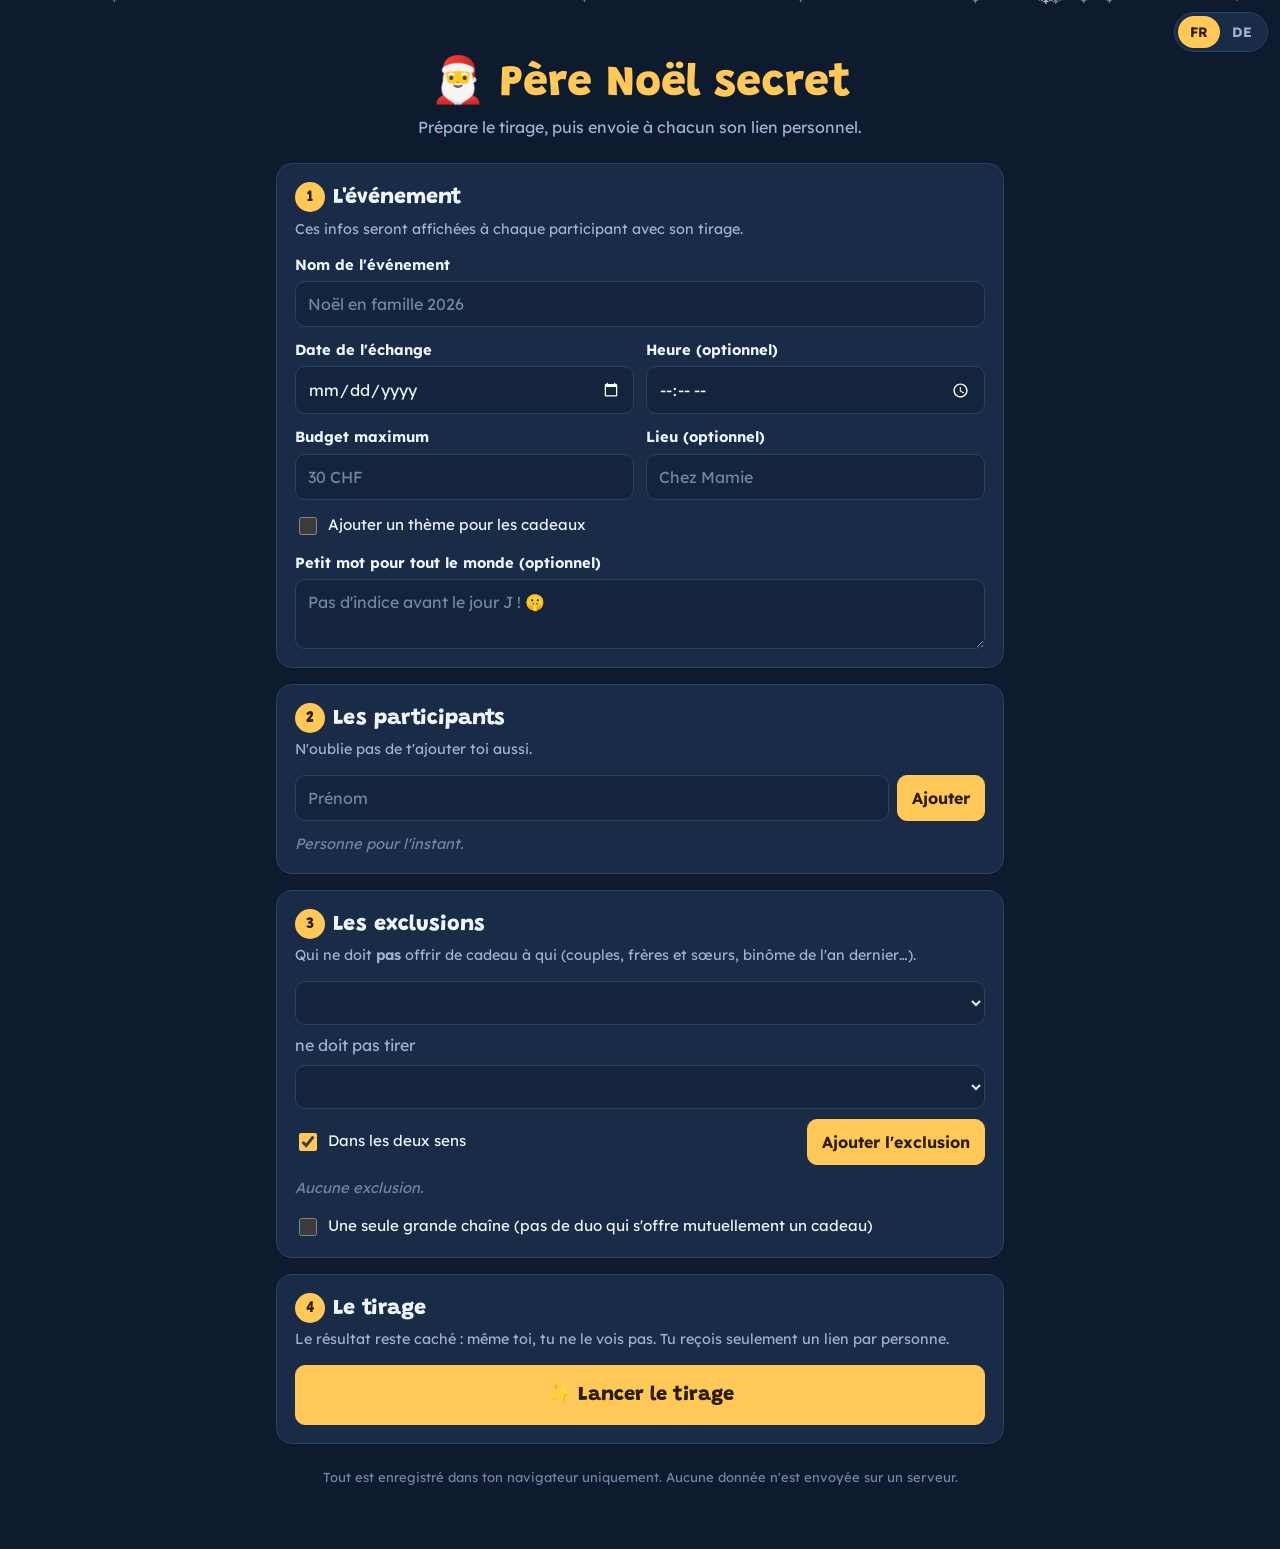
==== pere-noel-secret/index.html @ be7877d7 "Ajoute le site Père Noël secret (FR/DE) Co-Authored-By: Claude Opus 5.5 <noreply@anthropic.com> Clau" ====
<!doctype html>
<html lang="fr">
<head>
<meta charset="utf-8">
<meta name="viewport" content="width=device-width,initial-scale=1,viewport-fit=cover">
<title>Père Noël secret</title>
<link rel="preconnect" href="https://fonts.googleapis.com">
<link rel="stylesheet" href="https://fonts.googleapis.com/css2?family=Grandstander:wght@600;800&family=Lexend:wght@400;500;700&display=swap">
<style>
:root{
  --night:#0e1a2e; --night-2:#15243d; --panel:#1a2b47; --line:#2b4166;
  --snow:#eef4fb; --frost:#9db3d1; --lamp:#ffc857; --lamp-soft:#ffe3a3;
  --red:#d9405a; --pine:#1f5a45; --pine-2:#2c7a5c; --ice:#bfe3ff;
  --display:"Grandstander","Comic Sans MS",system-ui,sans-serif;
  --body:"Lexend",system-ui,-apple-system,"Segoe UI",sans-serif;
  color-scheme:dark;
}
*{box-sizing:border-box}
[hidden]{display:none!important}
html,body{margin:0;min-height:100%}
body{background:var(--night);color:var(--snow);font-family:var(--body);font-size:16px;line-height:1.5;overflow-x:hidden}
button,input,select,textarea{font:inherit;color:inherit}
button{cursor:pointer}
:focus-visible{outline:3px solid var(--lamp);outline-offset:2px}

/* neige */
#snow{position:fixed;inset:0;pointer-events:none;z-index:0;overflow:hidden}
.flake{position:absolute;top:-20px;color:var(--snow);opacity:.5;animation:fall linear infinite;user-select:none}
@keyframes fall{to{transform:translateY(110vh) translateX(30px)}}
@media (prefers-reduced-motion:reduce){.flake{animation:none;display:none}}

.wrap{position:relative;z-index:1;max-width:760px;margin:0 auto;padding:max(20px,env(safe-area-inset-top)) 16px 48px}
header{text-align:center;margin:12px 0 24px}
h1{font-family:var(--display);font-weight:800;color:var(--lamp);font-size:clamp(2rem,6vw,2.8rem);margin:0;line-height:1.1;text-wrap:balance}
.sub{color:var(--frost);margin:6px 0 0}
h2{font-family:var(--display);font-weight:800;font-size:1.35rem;margin:0 0 4px;color:var(--snow)}
h2 .n{display:inline-grid;place-items:center;width:30px;height:30px;border-radius:50%;background:var(--lamp);color:#2a1d00;font-size:1rem;margin-right:8px;vertical-align:2px}
.card{background:var(--panel);border:1px solid var(--line);border-radius:16px;padding:18px;margin-bottom:16px}
.hint{color:var(--frost);font-size:.9rem;margin:0 0 14px}
.grid2{display:grid;grid-template-columns:1fr 1fr;gap:12px}
@media (max-width:560px){.grid2{grid-template-columns:1fr}}
.field{display:grid;gap:5px}
.field label,.lbl{font-weight:700;font-size:.92rem}
input[type=text],input[type=date],input[type=time],select,textarea{background:var(--night-2);border:1px solid var(--line);border-radius:10px;padding:10px 12px;width:100%}
textarea{min-height:70px;resize:vertical}
input::placeholder,textarea::placeholder{color:#6f87a8}
.row{display:flex;gap:8px;align-items:center;flex-wrap:wrap}
.row>input[type=text]{flex:1;min-width:160px}
.btn{background:var(--night-2);border:1px solid var(--line);border-radius:10px;padding:10px 14px;font-weight:500;white-space:nowrap}
.btn:hover{border-color:var(--frost)}
.btn.primary{background:var(--lamp);color:#2a1d00;border-color:var(--lamp);font-weight:700}
.btn.primary:hover{background:var(--lamp-soft)}
.btn.big{font-family:var(--display);font-weight:800;font-size:1.25rem;padding:14px 20px;width:100%}
.btn.small{padding:6px 10px;font-size:.85rem}
.btn.danger{color:#ff9aa9}
.btn:disabled{opacity:.45;cursor:not-allowed}
.check{display:flex;gap:8px;align-items:center;cursor:pointer;font-size:.95rem}
.check input{width:18px;height:18px;accent-color:var(--lamp)}
.chips{display:flex;flex-wrap:wrap;gap:8px;margin-top:12px}
.chip{display:inline-flex;align-items:center;gap:6px;background:var(--night-2);border:1px solid var(--line);border-radius:999px;padding:6px 6px 6px 14px}
.chip button{background:none;border:0;color:var(--frost);width:26px;height:26px;border-radius:50%;line-height:1;font-size:1.1rem}
.chip button:hover{background:var(--line);color:var(--snow)}
.chip .arrow{color:var(--red);font-weight:700}
.empty{color:#6f87a8;font-style:italic;font-size:.92rem}
.msg{border-radius:10px;padding:10px 14px;margin-top:12px;font-size:.95rem}
.msg.err{background:#3a1726;border:1px solid var(--red);color:#ffc2cc}
.msg.ok{background:#12352b;border:1px solid var(--pine-2);color:#b9f0d8}
.msg.warn{background:#3a2e12;border:1px solid var(--lamp);color:var(--lamp-soft)}
.links{display:grid;gap:10px;margin-top:6px}
.linkrow{display:flex;align-items:center;gap:8px;flex-wrap:wrap;background:var(--night-2);border:1px solid var(--line);border-radius:12px;padding:10px 12px}
.linkrow .who{flex:1;min-width:120px;font-weight:700}
.linkrow .who small{display:block;font-weight:400;color:var(--frost);font-size:.8rem}
.linkrow.done{border-color:var(--pine-2)}
details summary{cursor:pointer;color:var(--frost);font-size:.9rem}
.foot{text-align:center;color:#6f87a8;font-size:.82rem;margin-top:24px}
#toast{position:fixed;left:50%;bottom:calc(20px + env(safe-area-inset-bottom));transform:translateX(-50%);background:var(--lamp);color:#2a1d00;font-weight:700;border-radius:999px;padding:10px 20px;z-index:50;max-width:calc(100% - 32px);text-align:center}

/* vue participant */
.reveal{text-align:center;padding-top:4vh}
.reveal .hello{font-family:var(--display);font-size:clamp(1.6rem,5vw,2.2rem);font-weight:800;margin:0}
.gift{width:min(220px,60vw);margin:56px auto 10px;cursor:pointer;display:block;background:none;border:0;padding:0}
.gift svg{width:100%;height:auto;overflow:visible}
.gift .lid{transition:transform .7s cubic-bezier(.3,1.6,.5,1);transform-origin:50% 100%;transform-box:fill-box}
.gift:hover .lid{transform:translateY(-6px) rotate(-3deg)}
.gift.open .lid{transform:translate(-14px,-38px) rotate(-16deg)}
.gift.wiggle{animation:wig .5s ease-in-out infinite alternate}
@keyframes wig{from{transform:rotate(-3deg)}to{transform:rotate(3deg)}}
.namebox{opacity:0;transform:scale(.6);transition:all .6s cubic-bezier(.3,1.5,.5,1) .35s}
.namebox.show{opacity:1;transform:none}
.namebox .eyebrow{color:var(--frost);text-transform:uppercase;letter-spacing:.1em;font-size:.82rem}
.namebox .target{font-family:var(--display);font-weight:800;color:var(--lamp);font-size:clamp(2.6rem,11vw,4.4rem);line-height:1.05;margin:6px 0 4px;text-shadow:0 0 30px rgba(255,200,87,.45);word-break:break-word}
.infos{display:grid;gap:10px;text-align:left;margin-top:26px}
.info{display:flex;gap:12px;align-items:flex-start;background:var(--panel);border:1px solid var(--line);border-radius:14px;padding:12px 14px}
.info .ico{font-size:1.4rem;line-height:1.2;flex:none}
.info b{display:block;font-size:.8rem;color:var(--frost);font-weight:500;text-transform:uppercase;letter-spacing:.06em}
.countdown{display:flex;justify-content:center;gap:10px;margin-top:18px}
.cd{background:var(--panel);border:1px solid var(--line);border-radius:12px;padding:8px 12px;min-width:68px}
.cd span{display:block;font-family:var(--display);font-weight:800;font-size:1.7rem;color:var(--lamp);font-variant-numeric:tabular-nums;line-height:1.1}
.cd small{color:var(--frost);font-size:.75rem}
.confirm{max-width:420px;margin:24px auto 0}
.confirm p{margin:0 0 14px}
.lang{position:fixed;top:calc(12px + env(safe-area-inset-top));right:max(12px,env(safe-area-inset-right));z-index:45;display:flex;background:var(--panel);border:1px solid var(--line);border-radius:999px;padding:3px}
.lang button{background:none;border:0;border-radius:999px;padding:6px 12px;font-weight:700;font-size:.85rem;color:var(--frost)}
.lang button[aria-pressed="true"]{background:var(--lamp);color:#2a1d00}
header{padding-top:28px}
</style>
</head>
<body>
<div id="snow" aria-hidden="true"></div>

<div class="lang" role="group" aria-label="Langue / Sprache">
  <button type="button" data-lang="fr" aria-pressed="true">FR</button>
  <button type="button" data-lang="de" aria-pressed="false">DE</button>
</div>

<!-- ============ VUE ORGANISATEUR ============ -->
<div class="wrap" id="orga" hidden>
  <header>
    <h1 data-i18n="title"></h1>
    <p class="sub" data-i18n="subtitle"></p>
  </header>

  <div id="fileWarn" class="msg warn" data-i18n="fileWarn" hidden></div>

  <section class="card">
    <h2><span class="n">1</span><span data-i18n="s1"></span></h2>
    <p class="hint" data-i18n="s1hint"></p>
    <div class="grid2">
      <div class="field" style="grid-column:1/-1"><label for="evTitle" data-i18n="evTitle"></label>
        <input type="text" id="evTitle" data-i18n-ph="evTitlePh"></div>
      <div class="field"><label for="evDate" data-i18n="evDate"></label><input type="date" id="evDate"></div>
      <div class="field"><label for="evTime" data-i18n="evTime"></label><input type="time" id="evTime"></div>
      <div class="field"><label for="evBudget" data-i18n="evBudget"></label><input type="text" id="evBudget" data-i18n-ph="evBudgetPh"></div>
      <div class="field"><label for="evPlace" data-i18n="evPlace"></label><input type="text" id="evPlace" data-i18n-ph="evPlacePh"></div>
    </div>
    <div style="margin-top:14px">
      <label class="check"><input type="checkbox" id="evThemeOn"> <span data-i18n="themeOn"></span></label>
      <div class="field" id="themeField" style="margin-top:8px" hidden>
        <input type="text" id="evTheme" data-i18n-aria="themeAria" data-i18n-ph="themePh">
      </div>
    </div>
    <div class="field" style="margin-top:14px"><label for="evMsg" data-i18n="evMsg"></label>
      <textarea id="evMsg" data-i18n-ph="evMsgPh"></textarea></div>
  </section>

  <section class="card">
    <h2><span class="n">2</span><span data-i18n="s2"></span></h2>
    <p class="hint" data-i18n="s2hint"></p>
    <form class="row" id="addPerson">
      <input type="text" id="personName" autocomplete="off" data-i18n-ph="namePh" data-i18n-aria="namePh">
      <button class="btn primary" type="submit" data-i18n="add"></button>
    </form>
    <div class="chips" id="people"></div>
    <div id="peopleMsg"></div>
  </section>

  <section class="card">
    <h2><span class="n">3</span><span data-i18n="s3"></span></h2>
    <p class="hint" data-i18n="s3hint"></p>
    <div class="row">
      <select id="exA" data-i18n-aria="exA"></select>
      <span style="color:var(--frost)" data-i18n="mustNot"></span>
      <select id="exB" data-i18n-aria="exB"></select>
    </div>
    <div class="row" style="margin-top:10px;justify-content:space-between">
      <label class="check"><input type="checkbox" id="exMutual" checked> <span data-i18n="mutual"></span></label>
      <button class="btn primary" id="addExcl" type="button" data-i18n="addExcl"></button>
    </div>
    <div class="chips" id="excls"></div>
    <div style="margin-top:16px">
      <label class="check"><input type="checkbox" id="optLoop"> <span data-i18n="loop"></span></label>
    </div>
  </section>

  <section class="card">
    <h2><span class="n">4</span><span data-i18n="s4"></span></h2>
    <p class="hint" data-i18n="s4hint"></p>
    <button class="btn big primary" id="drawBtn" type="button" data-i18n="draw"></button>
    <div id="drawMsg"></div>
  </section>

  <section class="card" id="secLinks" hidden>
    <h2><span class="n">5</span><span data-i18n="s5"></span></h2>
    <p class="hint" data-i18n="s5hint"></p>
    <div class="links" id="links"></div>
    <div class="row" style="margin-top:16px;justify-content:space-between">
      <button class="btn small" id="redrawBtn" type="button" data-i18n="redraw"></button>
      <button class="btn small danger" id="resetBtn" type="button" data-i18n="reset"></button>
    </div>
    <details style="margin-top:14px">
      <summary data-i18n="lostQ"></summary>
      <p class="hint" style="margin-top:8px" data-i18n="lostA"></p>
    </details>
  </section>

  <p class="foot" data-i18n="foot"></p>
</div>

<!-- ============ VUE PARTICIPANT ============ -->
<div class="wrap reveal" id="guest" hidden>
  <div id="gMain">
    <p class="sub" id="gEvent"></p>
    <p class="hello"><span data-i18n="hello"></span> <span class="gName"></span><span data-i18n="bang"></span> 🎅</p>

    <div class="confirm" id="gConfirm">
      <p><span data-i18n="reserved"></span> <b class="gName"></b>. <span data-i18n="notYou"></span></p>
      <button class="btn big primary" id="gYes" type="button" data-i18n="itsMe"></button>
    </div>

    <div id="gStage" hidden>
      <button class="gift wiggle" id="gift" type="button" data-i18n-aria="openGift">
        <svg viewBox="0 0 200 190" aria-hidden="true">
          <rect x="22" y="78" width="156" height="108" rx="8" fill="#d9405a"/>
          <rect x="22" y="78" width="156" height="108" rx="8" fill="url(#shade)"/>
          <rect x="89" y="78" width="22" height="108" fill="#ffc857"/>
          <g class="lid">
            <rect x="12" y="52" width="176" height="32" rx="7" fill="#e85570"/>
            <rect x="89" y="52" width="22" height="32" fill="#ffd77a"/>
            <path d="M100 52 C 70 10, 40 30, 62 48 Z" fill="#ffc857"/>
            <path d="M100 52 C 130 10, 160 30, 138 48 Z" fill="#ffc857"/>
            <circle cx="100" cy="50" r="9" fill="#ffd77a"/>
          </g>
          <defs><linearGradient id="shade" x1="0" x2="1"><stop offset="0" stop-color="#000" stop-opacity="0"/><stop offset="1" stop-color="#000" stop-opacity=".22"/></linearGradient></defs>
        </svg>
      </button>
      <p class="sub" id="tapHint" data-i18n="tap"></p>

      <div class="namebox" id="namebox">
        <div class="eyebrow" data-i18n="youAre"></div>
        <div class="target" id="gTarget"></div>
        <p class="sub" data-i18n="secret"></p>
        <div class="countdown" id="countdown" hidden></div>
        <div class="infos" id="gInfos"></div>
        <button class="btn small" id="hideBtn" type="button" style="margin-top:18px" data-i18n="hide"></button>
      </div>
    </div>
  </div>

  <div id="gError" hidden>
    <p class="hello">Oups ! ❄️</p>
    <p class="sub" data-i18n="broken"></p>
  </div>
</div>

<div id="toast" role="status" hidden></div>

<script>
(() => {
'use strict';
const $ = id => document.getElementById(id);
const KEY = 'pereNoelSecret.v1', LKEY = 'pereNoelSecret.lang';

/* ---------- textes FR / DE ---------- */
const I18N = {
fr:{
  title:'🎅 Père Noël secret', subtitle:'Prépare le tirage, puis envoie à chacun son lien personnel.',
  fileWarn:'Cette page est ouverte depuis ton ordinateur : les liens ne marcheront que pour toi. Mets la page en ligne (GitHub Pages par exemple) avant de lancer le tirage.',
  s1:'L\'événement', s1hint:'Ces infos seront affichées à chaque participant avec son tirage.',
  evTitle:'Nom de l\'événement', evTitlePh:'Noël en famille 2026', evDate:'Date de l\'échange', evTime:'Heure (optionnel)',
  evBudget:'Budget maximum', evBudgetPh:'30 CHF', evPlace:'Lieu (optionnel)', evPlacePh:'Chez Mamie',
  themeOn:'Ajouter un thème pour les cadeaux', themeAria:'Thème', themePh:'Fait maison, un livre, quelque chose de rouge…',
  evMsg:'Petit mot pour tout le monde (optionnel)', evMsgPh:'Pas d\'indice avant le jour J ! 🤫',
  s2:'Les participants', s2hint:'N\'oublie pas de t\'ajouter toi aussi.', namePh:'Prénom', add:'Ajouter',
  nobody:'Personne pour l\'instant.', remove:'Retirer', dup:n=>`${n} existe déjà. Ajoute une initiale pour les distinguer (ex. « Marie L. »).`,
  s3:'Les exclusions', s3hint:'Qui ne doit <b>pas</b> offrir de cadeau à qui (couples, frères et sœurs, binôme de l\'an dernier…).',
  exA:'Personne', exB:'Personne exclue', mustNot:'ne doit pas tirer', mutual:'Dans les deux sens', addExcl:'Ajouter l\'exclusion',
  noExcl:'Aucune exclusion.', del:'Supprimer', samePerson:'Choisis deux personnes différentes',
  loop:'Une seule grande chaîne (pas de duo qui s\'offre mutuellement un cadeau)',
  s4:'Le tirage', s4hint:'Le résultat reste caché : même toi, tu ne le vois pas. Tu reçois seulement un lien par personne.',
  draw:'✨ Lancer le tirage', ok:'✓ Tirage fait ! Toutes les exclusions sont respectées et personne ne s\'est tiré lui-même.',
  changed:'Les participants ou les exclusions ont changé : relance le tirage. Les anciens liens ne sont plus valables.',
  infoChanged:'Infos modifiées : les liens ont été mis à jour (même tirage). Renvoie les nouveaux liens pour que tout le monde voie les bonnes infos.',
  min3:'Il faut au moins 3 participants.', stuck:n=>`${n} ne peut tirer personne avec ces exclusions.`,
  unreach:n=>`Personne ne peut tirer ${n} avec ces exclusions.`,
  impossible:'Impossible de faire un tirage avec ces exclusions. Essaie d\'enlever une exclusion.',
  impossibleLoop:'Impossible de faire une seule chaîne avec ces exclusions. Essaie de décocher « une seule grande chaîne » ou d\'enlever une exclusion.',
  s5:'Envoyer les liens', s5hint:'Envoie à chaque personne <b>son</b> lien. Pour garder la surprise, n\'ouvre que le tien.',
  sent:'✓ Lien copié ou envoyé', notSent:'Pas encore envoyé', copy:'📋 Copier', mail:'E-mail', share:'Partager…',
  copied:n=>`Lien de ${n} copié`,
  shareText:(n,t,u)=>`🎅 ${n}, voici ton lien pour le père Noël secret${t?' « '+t+' »':''} ! Ouvre-le quand tu es seul·e : ${u}`,
  mailSubject:'Ton père Noël secret 🎅',
  redraw:'🔄 Refaire le tirage', reset:'Tout effacer',
  confirmRedraw:'Refaire le tirage ? Les liens déjà envoyés ne seront plus valables.',
  confirmReset:'Tout effacer (participants, exclusions, tirage) ?',
  lostQ:'Quelqu\'un a perdu son lien ?',
  lostA:'Pas de souci : reviens sur cette page depuis le même appareil et renvoie-lui son lien, il est mémorisé ici. Si tu changes les participants ou les exclusions, il faut refaire le tirage et renvoyer tous les liens.',
  foot:'Tout est enregistré dans ton navigateur uniquement. Aucune donnée n\'est envoyée sur un serveur.',
  pageTitle:'Père Noël secret',
  hello:'Ho ho ho,', bang:'\u00a0!', reserved:'Ce lien est réservé à', notYou:'Si ce n\'est pas toi, ferme vite la page !',
  itsMe:'C\'est bien moi : ouvrir mon cadeau', openGift:'Ouvrir le cadeau', tap:'Touche le cadeau pour l\'ouvrir',
  youAre:'Tu es le père Noël secret de…', secret:'Chut, c\'est un secret ! 🤫', hide:'🙈 Cacher le nom',
  broken:'Ce lien semble abîmé. Demande à l\'organisateur de te le renvoyer.',
  dayJ:'Le jour J', at:'à', place:'Lieu', budget:'Budget maximum', theme:'Thème des cadeaux', note:'Le mot de l\'organisateur',
  today:'C\'est aujourd\'hui ! 🎁', d:['jour','jours'], h:['heure','heures'], m:['minute','minutes'], locale:'fr-CH'
},
de:{
  title:'🎅 Wichteln', subtitle:'Bereite die Auslosung vor und schicke dann allen ihren persönlichen Link.',
  fileWarn:'Diese Seite ist lokal auf deinem Computer geöffnet: Die Links funktionieren nur bei dir. Stelle die Seite zuerst online (z. B. auf GitHub Pages), bevor du auslost.',
  s1:'Der Anlass', s1hint:'Diese Infos sehen alle zusammen mit ihrer Auslosung.',
  evTitle:'Name des Anlasses', evTitlePh:'Familienweihnacht 2026', evDate:'Datum der Bescherung', evTime:'Uhrzeit (optional)',
  evBudget:'Maximales Budget', evBudgetPh:'30 CHF', evPlace:'Ort (optional)', evPlacePh:'Bei Oma',
  themeOn:'Ein Thema für die Geschenke festlegen', themeAria:'Thema', themePh:'Selbstgemacht, ein Buch, etwas Rotes…',
  evMsg:'Kurze Nachricht an alle (optional)', evMsgPh:'Keine Hinweise vor dem grossen Tag! 🤫',
  s2:'Die Teilnehmenden', s2hint:'Vergiss nicht, dich selbst auch einzutragen.', namePh:'Vorname', add:'Hinzufügen',
  nobody:'Noch niemand.', remove:'Entfernen', dup:n=>`${n} gibt es schon. Füge eine Initiale hinzu (z. B. «Marie L.»).`,
  s3:'Die Ausschlüsse', s3hint:'Wer wem <b>kein</b> Geschenk machen soll (Paare, Geschwister, Paar vom letzten Jahr…).',
  exA:'Person', exB:'Ausgeschlossene Person', mustNot:'darf nicht ziehen:', mutual:'In beide Richtungen', addExcl:'Ausschluss hinzufügen',
  noExcl:'Keine Ausschlüsse.', del:'Löschen', samePerson:'Wähle zwei verschiedene Personen',
  loop:'Eine einzige grosse Kette (keine zwei Personen beschenken sich gegenseitig)',
  s4:'Die Auslosung', s4hint:'Das Ergebnis bleibt geheim, auch für dich. Du bekommst nur einen Link pro Person.',
  draw:'✨ Auslosung starten', ok:'✓ Ausgelost! Alle Ausschlüsse werden eingehalten und niemand hat sich selbst gezogen.',
  changed:'Teilnehmende oder Ausschlüsse wurden geändert: Bitte neu auslosen. Die alten Links sind nicht mehr gültig.',
  infoChanged:'Infos geändert: Die Links wurden aktualisiert (gleiche Auslosung). Schicke die neuen Links, damit alle die richtigen Infos sehen.',
  min3:'Es braucht mindestens 3 Teilnehmende.', stuck:n=>`${n} kann mit diesen Ausschlüssen niemanden ziehen.`,
  unreach:n=>`Niemand kann mit diesen Ausschlüssen ${n} ziehen.`,
  impossible:'Mit diesen Ausschlüssen ist keine Auslosung möglich. Entferne einen Ausschluss.',
  impossibleLoop:'Mit diesen Ausschlüssen ist keine einzige Kette möglich. Deaktiviere «eine einzige grosse Kette» oder entferne einen Ausschluss.',
  s5:'Links verschicken', s5hint:'Schicke jeder Person <b>ihren</b> Link. Damit die Überraschung bleibt, öffne nur deinen eigenen.',
  sent:'✓ Link kopiert oder verschickt', notSent:'Noch nicht verschickt', copy:'📋 Kopieren', mail:'E-Mail', share:'Teilen…',
  copied:n=>`Link für ${n} kopiert`,
  shareText:(n,t,u)=>`🎅 ${n}, hier ist dein Wichtel-Link${t?' für «'+t+'»':''}! Öffne ihn, wenn du allein bist: ${u}`,
  mailSubject:'Dein Wichtel-Link 🎅',
  redraw:'🔄 Neu auslosen', reset:'Alles löschen',
  confirmRedraw:'Neu auslosen? Bereits verschickte Links sind dann nicht mehr gültig.',
  confirmReset:'Alles löschen (Teilnehmende, Ausschlüsse, Auslosung)?',
  lostQ:'Hat jemand seinen Link verloren?',
  lostA:'Kein Problem: Öffne diese Seite auf demselben Gerät und schicke den Link nochmals, er ist hier gespeichert. Wenn du Teilnehmende oder Ausschlüsse änderst, musst du neu auslosen und alle Links nochmals verschicken.',
  foot:'Alles wird nur in deinem Browser gespeichert. Es werden keine Daten an einen Server geschickt.',
  pageTitle:'Wichteln',
  hello:'Ho ho ho,', bang:'!', reserved:'Dieser Link ist nur für', notYou:'Wenn du das nicht bist, schliess die Seite schnell!',
  itsMe:'Ja, das bin ich: Geschenk öffnen', openGift:'Geschenk öffnen', tap:'Tippe auf das Geschenk, um es zu öffnen',
  youAre:'Du bist der Wichtel von…', secret:'Psst, das ist geheim! 🤫', hide:'🙈 Namen verstecken',
  broken:'Dieser Link scheint beschädigt zu sein. Bitte die organisierende Person, ihn dir nochmals zu schicken.',
  dayJ:'Der grosse Tag', at:'um', place:'Ort', budget:'Maximales Budget', theme:'Thema der Geschenke', note:'Nachricht der Organisation',
  today:'Heute ist es so weit! 🎁', d:['Tag','Tage'], h:['Stunde','Stunden'], m:['Minute','Minuten'], locale:'de-CH'
}};
let lang = 'fr';
const T = k => I18N[lang][k];
function getSavedLang(){ try{ return localStorage.getItem(LKEY); }catch(e){ return null; } }
function applyStatic(){
  document.documentElement.lang = lang;
  document.querySelectorAll('[data-i18n]').forEach(el=>el.innerHTML=T(el.dataset.i18n));
  document.querySelectorAll('[data-i18n-ph]').forEach(el=>el.placeholder=T(el.dataset.i18nPh));
  document.querySelectorAll('[data-i18n-aria]').forEach(el=>el.setAttribute('aria-label',T(el.dataset.i18nAria)));
  document.querySelectorAll('.lang button').forEach(b=>b.setAttribute('aria-pressed',b.dataset.lang===lang));
}
let onLang = ()=>{};
document.querySelectorAll('.lang button').forEach(b=>b.onclick=()=>{
  lang=b.dataset.lang; try{ localStorage.setItem(LKEY,lang); }catch(e){}
  applyStatic(); onLang();
});

/* ---------- neige ---------- */
(function snow(){
  const s = $('snow'); const n = innerWidth < 600 ? 22 : 40;
  for (let i=0;i<n;i++){
    const f = document.createElement('span'); f.className='flake'; f.textContent = Math.random()<.5?'❄':'•';
    f.style.left = Math.random()*100+'vw';
    f.style.fontSize = (8+Math.random()*14)+'px';
    f.style.animationDuration = (8+Math.random()*12)+'s';
    f.style.animationDelay = (-Math.random()*20)+'s';
    s.appendChild(f);
  }
})();

function toast(t){ const el=$('toast'); el.textContent=t; el.hidden=false; clearTimeout(toast._t); toast._t=setTimeout(()=>el.hidden=true,2200); }
function esc(s){ return String(s).replace(/[&<>"']/g,c=>({'&':'&amp;','<':'&lt;','>':'&gt;','"':'&quot;',"'":'&#39;'}[c])); }

/* ---------- codage des liens (brouillé pour que le nom ne soit pas lisible dans l'URL) ---------- */
function toB64u(bytes){ let s=''; bytes.forEach(b=>s+=String.fromCharCode(b)); return btoa(s).replace(/\+/g,'-').replace(/\//g,'_').replace(/=+$/,''); }
function fromB64u(str){ str=str.replace(/-/g,'+').replace(/_/g,'/'); while(str.length%4) str+='='; const s=atob(str); return Uint8Array.from(s,c=>c.charCodeAt(0)); }
function keystream(seed,len){
  let x = seed[0]|(seed[1]<<8)|(seed[2]<<16)|(seed[3]<<24) || 0x9e3779b9; const out=new Uint8Array(len);
  for(let i=0;i<len;i++){ x^=x<<13; x^=x>>>17; x^=x<<5; out[i]=x&255; }
  return out;
}
function encode(obj){
  const data = new TextEncoder().encode(JSON.stringify(obj));
  const seed = crypto.getRandomValues(new Uint8Array(4));
  const ks = keystream(seed,data.length);
  const out = new Uint8Array(4+data.length); out.set(seed);
  data.forEach((b,i)=>out[4+i]=b^ks[i]);
  return toB64u(out);
}
function decode(str){
  const all = fromB64u(str); const seed=all.slice(0,4), data=all.slice(4);
  const ks = keystream(seed,data.length);
  return JSON.parse(new TextDecoder().decode(data.map((b,i)=>b^ks[i])));
}

/* ---------- état ---------- */
let state = { ev:{title:'',date:'',time:'',budget:'',place:'',themeOn:false,theme:'',msg:''}, people:[], excl:[], loop:false, links:null, sent:{} };
let drawMsgKey = null; // message de statut du tirage (traduit à la volée)
function load(){ try{ const s=JSON.parse(localStorage.getItem(KEY)); if(s) state=Object.assign(state,s); }catch(e){} }
function save(){ try{ localStorage.setItem(KEY,JSON.stringify(state)); }catch(e){} }

/* ---------- tirage ---------- */
function shuffle(a){ a=a.slice(); for(let i=a.length-1;i>0;i--){ const j=Math.floor(Math.random()*(i+1)); [a[i],a[j]]=[a[j],a[i]]; } return a; }
function allowed(g,r){ return g!==r && !state.excl.some(e=>e[0]===g && e[1]===r); }

function drawFree(people){
  const givers = shuffle(people); const used=new Set(); const res={}; let steps=0;
  givers.sort((a,b)=>people.filter(r=>allowed(a,r)).length - people.filter(r=>allowed(b,r)).length);
  function go(i){
    if(++steps>200000) return false;
    if(i===givers.length) return true;
    const g=givers[i];
    for(const r of shuffle(people)){
      if(used.has(r)||!allowed(g,r)) continue;
      used.add(r); res[g]=r;
      if(go(i+1)) return true;
      used.delete(r); delete res[g];
    }
    return false;
  }
  return go(0)?res:null;
}
function drawLoop(people){
  const start = people[Math.floor(Math.random()*people.length)];
  const path=[start], used=new Set([start]); let steps=0;
  function go(){
    if(++steps>200000) return false;
    const last=path[path.length-1];
    if(path.length===people.length) return allowed(last,start);
    for(const r of shuffle(people)){
      if(used.has(r)||!allowed(last,r)) continue;
      used.add(r); path.push(r);
      if(go()) return true;
      path.pop(); used.delete(r);
    }
    return false;
  }
  if(!go()) return null;
  const res={}; path.forEach((p,i)=>res[p]=path[(i+1)%path.length]); return res;
}
function verify(res,people){
  const rec=new Set(Object.values(res));
  return people.every(p=>res[p] && allowed(p,res[p])) && rec.size===people.length;
}

/* ---------- rendu organisateur ---------- */
function setDrawMsg(cls,key,arg){ drawMsgKey = key?{cls,key,arg}:null; renderDrawMsg(); }
function renderDrawMsg(){
  const x=drawMsgKey; if(!x){ $('drawMsg').innerHTML=''; return; }
  const v=T(x.key); $('drawMsg').innerHTML=`<div class="msg ${x.cls}">${typeof v==='function'?esc(v(x.arg)):v}</div>`;
}
function renderPeople(){
  const box=$('people');
  box.innerHTML = state.people.length ? state.people.map((p,i)=>`<span class="chip">${esc(p)}<button type="button" data-del="${i}" aria-label="${T('remove')} ${esc(p)}">×</button></span>`).join('')
    : `<span class="empty">${T('nobody')}</span>`;
  const opts = state.people.map(p=>`<option>${esc(p)}</option>`).join('');
  const a=$('exA').value, b=$('exB').value;
  $('exA').innerHTML=opts; $('exB').innerHTML=opts;
  if(state.people.includes(a)) $('exA').value=a;
  if(state.people.includes(b)) $('exB').value=b; else if(state.people[1]) $('exB').value=state.people[1];
  renderExcl();
}
function renderExcl(){
  const shown=[], seen=new Set();
  state.excl.forEach(([a,b])=>{
    const k=a+'\u0000'+b; if(seen.has(k)) return;
    const mutual = state.excl.some(e=>e[0]===b&&e[1]===a);
    seen.add(k); if(mutual) seen.add(b+'\u0000'+a);
    shown.push({a,b,mutual});
  });
  $('excls').innerHTML = shown.length ? shown.map((x,i)=>`<span class="chip">${esc(x.a)} <span class="arrow">${x.mutual?'⇎':'⇏'}</span> ${esc(x.b)}<button type="button" data-ex="${i}" aria-label="${T('del')}">×</button></span>`).join('')
    : `<span class="empty">${T('noExcl')}</span>`;
  $('excls').querySelectorAll('[data-ex]').forEach(btn=>btn.onclick=()=>{
    const x=shown[+btn.dataset.ex];
    state.excl=state.excl.filter(e=>!((e[0]===x.a&&e[1]===x.b)||(x.mutual&&e[0]===x.b&&e[1]===x.a)));
    invalidate(); save(); renderExcl();
  });
}
function renderLinks(){
  const sec=$('secLinks');
  if(!state.links){ sec.hidden=true; $('drawBtn').hidden=false; return; }
  sec.hidden=false; $('drawBtn').hidden=true;
  if(!drawMsgKey) setDrawMsg('ok','ok');
  const base = location.href.split('#')[0];
  $('links').innerHTML = state.people.map(p=>{
    const sent = state.sent[p];
    return `<div class="linkrow${sent?' done':''}" data-p="${esc(p)}">
      <div class="who">${esc(p)}<small>${sent?T('sent'):T('notSent')}</small></div>
      <button class="btn small primary" data-act="copy">${T('copy')}</button>
      <button class="btn small" data-act="wa">WhatsApp</button>
      <button class="btn small" data-act="mail">${T('mail')}</button>
      ${navigator.share?`<button class="btn small" data-act="share">${T('share')}</button>`:''}
    </div>`;
  }).join('');
  $('links').querySelectorAll('.linkrow').forEach(row=>{
    const p=row.dataset.p, url=base+'#c='+state.links[p];
    row.querySelectorAll('button').forEach(b=>b.onclick=async()=>{
      const text=T('shareText')(p,state.ev.title,url);
      const act=b.dataset.act;
      if(act==='copy'){ await copy(url); toast(T('copied')(p)); }
      if(act==='wa') open('https://wa.me/?text='+encodeURIComponent(text),'_blank');
      if(act==='mail') location.href='mailto:?subject='+encodeURIComponent(T('mailSubject'))+'&body='+encodeURIComponent(text);
      if(act==='share'){ try{ await navigator.share({title:T('pageTitle'),text}); }catch(e){ return; } }
      state.sent[p]=true; save(); renderLinks();
    });
  });
}
async function copy(t){
  try{ await navigator.clipboard.writeText(t); }
  catch(e){ const ta=document.createElement('textarea'); ta.value=t; document.body.appendChild(ta); ta.select(); document.execCommand('copy'); ta.remove(); }
}
function invalidate(){
  if(state.links){ state.links=null; state.sent={}; setDrawMsg('warn','changed'); renderLinks(); }
}

function bindEvent(){
  const map={evTitle:'title',evDate:'date',evTime:'time',evBudget:'budget',evPlace:'place',evTheme:'theme',evMsg:'msg'};
  for(const [id,k] of Object.entries(map)){
    $(id).value=state.ev[k]||'';
    $(id).addEventListener('input',()=>{ state.ev[k]=$(id).value; if(state.links) needResend(); save(); });
  }
  $('evThemeOn').checked=!!state.ev.themeOn; $('themeField').hidden=!state.ev.themeOn;
  $('evThemeOn').onchange=()=>{ state.ev.themeOn=$('evThemeOn').checked; $('themeField').hidden=!state.ev.themeOn; if(state.links) needResend(); save(); };
  $('optLoop').checked=!!state.loop;
  $('optLoop').onchange=()=>{ state.loop=$('optLoop').checked; invalidate(); save(); };
}
// infos (ou langue) modifiées après tirage : on régénère les liens avec les mêmes paires
function needResend(){
  if(!state.links) return;
  const pairs={}; for(const p of state.people) pairs[p]=decode(state.links[p]).r;
  makeLinks(pairs); state.sent={};
  setDrawMsg('warn','infoChanged');
  clearTimeout(needResend._t); needResend._t=setTimeout(renderLinks,400);
}
function evPayload(){ const e=state.ev; return {t:e.title,d:e.date,h:e.time,b:e.budget,l:e.place,th:e.themeOn?e.theme:'',m:e.msg,lg:lang}; }
function makeLinks(pairs){
  const ev=evPayload(); state.links={};
  for(const p of state.people) state.links[p]=encode(Object.assign({g:p,r:pairs[p]},ev));
}

function initOrga(){
  lang = getSavedLang() || ((navigator.language||'').startsWith('de')?'de':'fr');
  $('orga').hidden=false; applyStatic(); document.title=T('pageTitle');
  if(location.protocol==='file:') $('fileWarn').hidden=false;
  bindEvent(); renderPeople(); renderLinks();
  onLang = ()=>{
    document.title=T('pageTitle'); renderPeople(); renderDrawMsg();
    // les liens embarquent la langue par défaut des participants : on les met à jour sans changer le tirage
    if(state.links){ const pairs={}; for(const p of state.people) pairs[p]=decode(state.links[p]).r; makeLinks(pairs); save(); }
    renderLinks();
  };

  $('addPerson').onsubmit=e=>{
    e.preventDefault();
    const names=$('personName').value.split(/[,;\n]/).map(s=>s.trim()).filter(Boolean);
    let dup=[];
    for(const n of names){
      if(state.people.some(p=>p.toLowerCase()===n.toLowerCase())) dup.push(n); else state.people.push(n);
    }
    $('peopleMsg').innerHTML = dup.length?`<div class="msg err">${esc(T('dup')(dup.join(', ')))}</div>`:'';
    $('personName').value=''; $('personName').focus();
    invalidate(); save(); renderPeople();
  };
  $('people').onclick=e=>{
    const b=e.target.closest('[data-del]'); if(!b) return;
    const name=state.people[+b.dataset.del];
    state.people.splice(+b.dataset.del,1);
    state.excl=state.excl.filter(x=>x[0]!==name&&x[1]!==name);
    invalidate(); save(); renderPeople();
  };
  $('addExcl').onclick=()=>{
    const a=$('exA').value, b=$('exB').value;
    if(!a||!b) return;
    if(a===b){ toast(T('samePerson')); return; }
    const add=(x,y)=>{ if(!state.excl.some(e=>e[0]===x&&e[1]===y)) state.excl.push([x,y]); };
    add(a,b); if($('exMutual').checked) add(b,a);
    invalidate(); save(); renderExcl();
  };
  $('drawBtn').onclick=doDraw;
  $('redrawBtn').onclick=()=>{ if(confirm(T('confirmRedraw'))){ state.links=null; state.sent={}; doDraw(); } };
  $('resetBtn').onclick=()=>{ if(confirm(T('confirmReset'))){ try{localStorage.removeItem(KEY);}catch(e){} location.reload(); } };
}
function doDraw(){
  const people=state.people;
  if(people.length<3){ setDrawMsg('err','min3'); return; }
  const stuck=people.filter(g=>!people.some(r=>allowed(g,r)));
  if(stuck.length){ setDrawMsg('err','stuck',stuck.join(', ')); return; }
  const unreach=people.filter(r=>!people.some(g=>allowed(g,r)));
  if(unreach.length){ setDrawMsg('err','unreach',unreach.join(', ')); return; }
  const res = state.loop?drawLoop(people):drawFree(people);
  if(!res||!verify(res,people)){ setDrawMsg('err',state.loop?'impossibleLoop':'impossible'); return; }
  makeLinks(res); state.sent={}; save(); setDrawMsg('ok','ok'); renderLinks();
  $('secLinks').scrollIntoView({behavior:'smooth',block:'start'});
}

/* ---------- vue participant ---------- */
function initGuest(code){
  $('guest').hidden=false;
  let d; try{ d=decode(code); if(!d.g||!d.r) throw 0; }catch(e){ d=null; }
  // langue : choix du participant s'il en a fait un, sinon celle de l'organisateur
  lang = getSavedLang() || (d&&d.lg) || 'fr';
  applyStatic();
  if(!d){ $('gMain').hidden=true; $('gError').hidden=false; return; }
  document.querySelectorAll('.gName').forEach(el=>el.textContent=d.g);
  $('gTarget').textContent=d.r;

  function renderInfos(){
    document.title='🎅 '+d.g+' – '+T('pageTitle');
    $('gEvent').textContent=d.t||T('pageTitle');
    const infos=[];
    if(d.d){
      const dt=new Date(d.d+'T'+(d.h||'00:00'));
      const txt=dt.toLocaleDateString(T('locale'),{weekday:'long',day:'numeric',month:'long',year:'numeric'})+(d.h?' '+T('at')+' '+(lang==='fr'?d.h.replace(':','h'):d.h):'');
      infos.push(['📅',T('dayJ'),txt]);
    }
    if(d.l) infos.push(['📍',T('place'),d.l]);
    if(d.b) infos.push(['💰',T('budget'),d.b]);
    if(d.th) infos.push(['🎨',T('theme'),d.th]);
    if(d.m) infos.push(['💌',T('note'),d.m]);
    $('gInfos').innerHTML=infos.map(([i,t,v])=>`<div class="info"><span class="ico">${i}</span><div><b>${esc(t)}</b>${esc(v).replace(/\n/g,'<br>')}</div></div>`).join('');
    tick();
  }
  const target = d.d ? new Date(d.d+'T'+(d.h||'00:00')).getTime() : null, cd=$('countdown');
  function tick(){
    if(!target) return;
    const ms=target-Date.now(), pl=(n,k)=>T(k)[n>1?1:0];
    if(ms<=0){ cd.innerHTML=`<div class="cd" style="min-width:auto"><span>${T('today')}</span></div>`; cd.hidden=false; return; }
    const dd=Math.floor(ms/864e5), hh=Math.floor(ms%864e5/36e5), mm=Math.floor(ms%36e5/6e4);
    cd.innerHTML=`<div class="cd"><span>${dd}</span><small>${pl(dd,'d')}</small></div><div class="cd"><span>${hh}</span><small>${pl(hh,'h')}</small></div><div class="cd"><span>${mm}</span><small>${pl(mm,'m')}</small></div>`;
    cd.hidden=false;
  }
  renderInfos(); if(target) setInterval(tick,30000);
  onLang = renderInfos;

  $('gYes').onclick=()=>{ $('gConfirm').hidden=true; $('gStage').hidden=false; };
  const gift=$('gift');
  gift.onclick=()=>{
    if(gift.classList.contains('open')) return;
    gift.classList.remove('wiggle'); gift.classList.add('open'); $('tapHint').hidden=true;
    $('namebox').classList.add('show'); confetti();
  };
  $('hideBtn').onclick=()=>{
    gift.classList.remove('open'); gift.classList.add('wiggle'); $('namebox').classList.remove('show'); $('tapHint').hidden=false;
  };
}
function confetti(){
  if(matchMedia('(prefers-reduced-motion:reduce)').matches) return;
  const colors=['#ffc857','#d9405a','#2c7a5c','#bfe3ff','#eef4fb'];
  const r=$('gift').getBoundingClientRect(), cx=r.left+r.width/2, cy=r.top+r.height/3;
  for(let i=0;i<60;i++){
    const p=document.createElement('span');
    Object.assign(p.style,{position:'fixed',left:cx+'px',top:cy+'px',width:'8px',height:'12px',background:colors[i%5],borderRadius:'2px',zIndex:40,pointerEvents:'none'});
    document.body.appendChild(p);
    const a=Math.random()*Math.PI*2, v=120+Math.random()*220;
    p.animate([{transform:'translate(0,0) rotate(0)',opacity:1},{transform:`translate(${Math.cos(a)*v}px,${Math.sin(a)*v-120+Math.random()*300}px) rotate(${Math.random()*720}deg)`,opacity:0}],{duration:1400+Math.random()*800,easing:'cubic-bezier(.2,.7,.4,1)'}).onfinish=()=>p.remove();
  }
}

/* ---------- démarrage ---------- */
const m=location.hash.match(/^#c=([\w-]+)/);
if(m) initGuest(m[1]); else { load(); initOrga(); }
addEventListener('hashchange',()=>location.reload());
})();
</script>
</body>
</html>
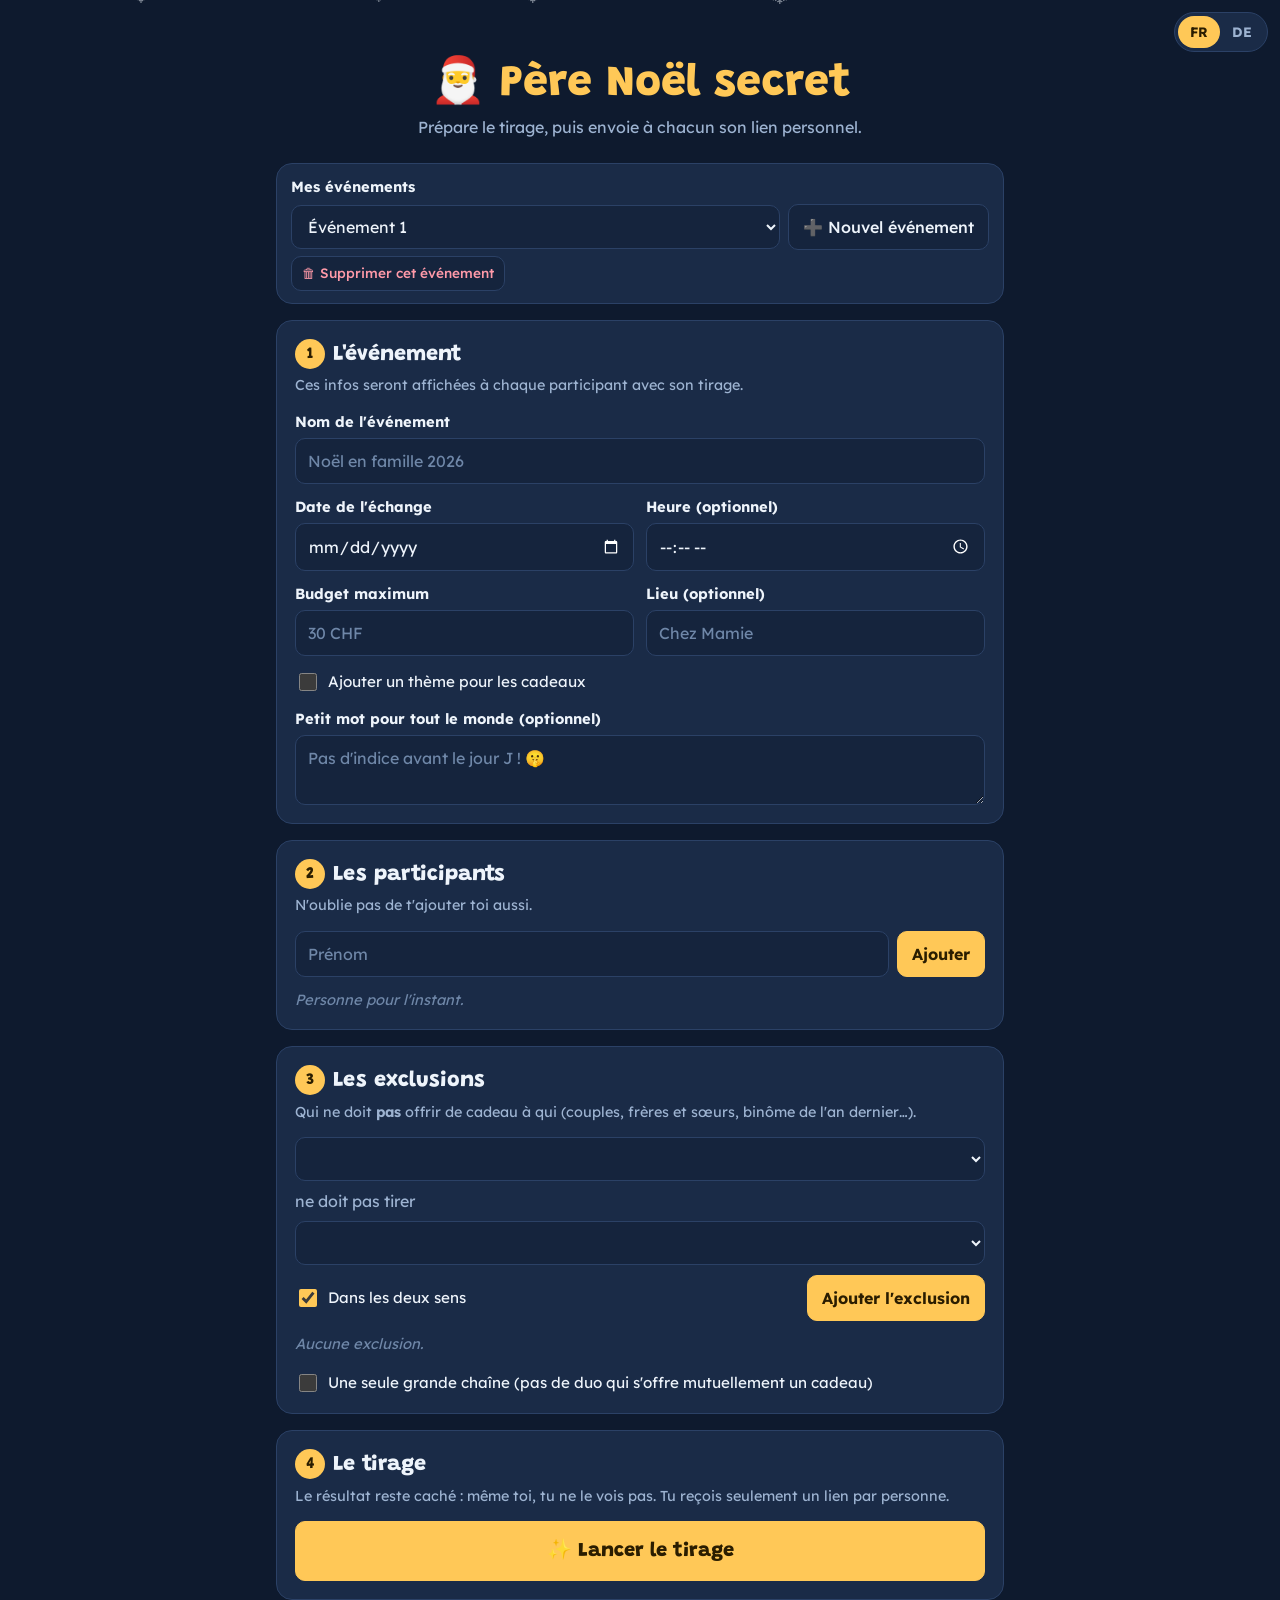
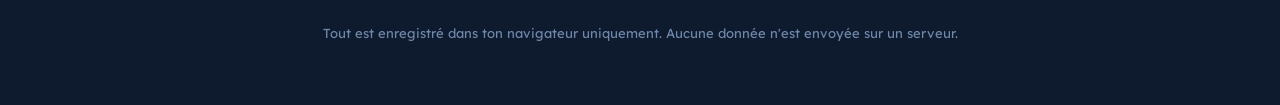
==== commit 5ad12f20: "Père Noël secret : gestion de plusieurs événements Reprend automatiquement le tirage existant comme " ====
--- a/pere-noel-secret/index.html
+++ b/pere-noel-secret/index.html
@@ -103,6 +103,7 @@
 .lang button{background:none;border:0;border-radius:999px;padding:6px 12px;font-weight:700;font-size:.85rem;color:var(--frost)}
 .lang button[aria-pressed="true"]{background:var(--lamp);color:#2a1d00}
 header{padding-top:28px}
+.evbar{padding:12px 14px;display:grid;gap:6px}
 </style>
 </head>
 <body>
@@ -119,6 +120,15 @@
     <h1 data-i18n="title"></h1>
     <p class="sub" data-i18n="subtitle"></p>
   </header>
+
+  <div class="card evbar">
+    <label for="evSelect" class="lbl" data-i18n="events"></label>
+    <div class="row">
+      <select id="evSelect" style="flex:1;min-width:160px"></select>
+      <button class="btn" id="evNew" type="button" data-i18n="newEvent"></button>
+    </div>
+    <div><button class="btn small danger" id="resetBtn" type="button" data-i18n="reset"></button></div>
+  </div>
 
   <div id="fileWarn" class="msg warn" data-i18n="fileWarn" hidden></div>
 
@@ -183,9 +193,8 @@
     <h2><span class="n">5</span><span data-i18n="s5"></span></h2>
     <p class="hint" data-i18n="s5hint"></p>
     <div class="links" id="links"></div>
-    <div class="row" style="margin-top:16px;justify-content:space-between">
+    <div class="row" style="margin-top:16px">
       <button class="btn small" id="redrawBtn" type="button" data-i18n="redraw"></button>
-      <button class="btn small danger" id="resetBtn" type="button" data-i18n="reset"></button>
     </div>
     <details style="margin-top:14px">
       <summary data-i18n="lostQ"></summary>
@@ -279,9 +288,10 @@
   copied:n=>`Lien de ${n} copié`,
   shareText:(n,t,u)=>`🎅 ${n}, voici ton lien pour le père Noël secret${t?' « '+t+' »':''} ! Ouvre-le quand tu es seul·e : ${u}`,
   mailSubject:'Ton père Noël secret 🎅',
-  redraw:'🔄 Refaire le tirage', reset:'Tout effacer',
+  redraw:'🔄 Refaire le tirage', reset:'🗑 Supprimer cet événement',
+  events:'Mes événements', newEvent:'➕ Nouvel événement', untitled:n=>`Événement ${n}`,
   confirmRedraw:'Refaire le tirage ? Les liens déjà envoyés ne seront plus valables.',
-  confirmReset:'Tout effacer (participants, exclusions, tirage) ?',
+  confirmReset:n=>`Supprimer « ${n} » (participants, exclusions, tirage) ? Les liens déjà envoyés continueront de marcher, mais tu ne pourras plus les renvoyer d'ici.`,
   lostQ:'Quelqu\'un a perdu son lien ?',
   lostA:'Pas de souci : reviens sur cette page depuis le même appareil et renvoie-lui son lien, il est mémorisé ici. Si tu changes les participants ou les exclusions, il faut refaire le tirage et renvoyer tous les liens.',
   foot:'Tout est enregistré dans ton navigateur uniquement. Aucune donnée n\'est envoyée sur un serveur.',
@@ -320,9 +330,10 @@
   copied:n=>`Link für ${n} kopiert`,
   shareText:(n,t,u)=>`🎅 ${n}, hier ist dein Wichtel-Link${t?' für «'+t+'»':''}! Öffne ihn, wenn du allein bist: ${u}`,
   mailSubject:'Dein Wichtel-Link 🎅',
-  redraw:'🔄 Neu auslosen', reset:'Alles löschen',
+  redraw:'🔄 Neu auslosen', reset:'🗑 Diesen Anlass löschen',
+  events:'Meine Anlässe', newEvent:'➕ Neuer Anlass', untitled:n=>`Anlass ${n}`,
   confirmRedraw:'Neu auslosen? Bereits verschickte Links sind dann nicht mehr gültig.',
-  confirmReset:'Alles löschen (Teilnehmende, Ausschlüsse, Auslosung)?',
+  confirmReset:n=>`«${n}» löschen (Teilnehmende, Ausschlüsse, Auslosung)? Bereits verschickte Links funktionieren weiter, aber du kannst sie hier nicht mehr erneut verschicken.`,
   lostQ:'Hat jemand seinen Link verloren?',
   lostA:'Kein Problem: Öffne diese Seite auf demselben Gerät und schicke den Link nochmals, er ist hier gespeichert. Wenn du Teilnehmende oder Ausschlüsse änderst, musst du neu auslosen und alle Links nochmals verschicken.',
   foot:'Alles wird nur in deinem Browser gespeichert. Es werden keine Daten an einen Server geschickt.',
@@ -389,10 +400,37 @@
 }
 
 /* ---------- état ---------- */
-let state = { ev:{title:'',date:'',time:'',budget:'',place:'',themeOn:false,theme:'',msg:''}, people:[], excl:[], loop:false, links:null, sent:{} };
+const KEY2 = 'pereNoelSecret.v2';
+const blank = () => ({ ev:{title:'',date:'',time:'',budget:'',place:'',themeOn:false,theme:'',msg:''}, people:[], excl:[], loop:false, links:null, sent:{} });
+let store = null;   // { current:id, order:[id…], events:{id:state} }
+let state = blank();
+const newId = () => 'e'+Date.now().toString(36)+Math.random().toString(36).slice(2,6);
 let drawMsgKey = null; // message de statut du tirage (traduit à la volée)
-function load(){ try{ const s=JSON.parse(localStorage.getItem(KEY)); if(s) state=Object.assign(state,s); }catch(e){} }
-function save(){ try{ localStorage.setItem(KEY,JSON.stringify(state)); }catch(e){} }
+function load(){
+  try{ store=JSON.parse(localStorage.getItem(KEY2)); }catch(e){ store=null; }
+  if(!store||!store.events||!store.order||!store.order.length){
+    // première visite après la mise à jour : on reprend l'ancien tirage (v1) comme premier événement.
+    // L'ancienne sauvegarde n'est pas effacée, elle reste comme copie de secours.
+    const id=newId(); let old=null;
+    try{ old=JSON.parse(localStorage.getItem(KEY)); }catch(e){}
+    store={current:id, order:[id], events:{[id]:Object.assign(blank(),old||{})}};
+    try{ localStorage.setItem(KEY2,JSON.stringify(store)); }catch(e){}
+  }
+  if(!store.events[store.current]) store.current=store.order[0];
+  state=Object.assign(blank(),store.events[store.current]);
+}
+function save(){ store.events[store.current]=state; try{ localStorage.setItem(KEY2,JSON.stringify(store)); }catch(e){} }
+function evName(id,i){ const e=store.events[id]; return (e.ev&&e.ev.title.trim())||T('untitled')(i+1); }
+function renderEvSelect(){
+  $('evSelect').innerHTML=store.order.map((id,i)=>`<option value="${id}">${esc(evName(id,i))}${store.events[id].links?' ✓':''}</option>`).join('');
+  $('evSelect').value=store.current;
+}
+function switchEvent(id){
+  save(); store.current=id; state=Object.assign(blank(),store.events[id]); save();
+  drawMsgKey=null; $('peopleMsg').innerHTML='';
+  fillForm(); renderEvSelect(); renderPeople(); renderDrawMsg(); renderLinks();
+  scrollTo({top:0,behavior:'smooth'});
+}
 
 /* ---------- tirage ---------- */
 function shuffle(a){ a=a.slice(); for(let i=a.length-1;i>0;i--){ const j=Math.floor(Math.random()*(i+1)); [a[i],a[j]]=[a[j],a[i]]; } return a; }
@@ -472,6 +510,7 @@
   });
 }
 function renderLinks(){
+  if(store) renderEvSelect();
   const sec=$('secLinks');
   if(!state.links){ sec.hidden=true; $('drawBtn').hidden=false; return; }
   sec.hidden=false; $('drawBtn').hidden=true;
@@ -508,16 +547,21 @@
   if(state.links){ state.links=null; state.sent={}; setDrawMsg('warn','changed'); renderLinks(); }
 }
 
+const FIELDS={evTitle:'title',evDate:'date',evTime:'time',evBudget:'budget',evPlace:'place',evTheme:'theme',evMsg:'msg'};
+function fillForm(){
+  for(const [id,k] of Object.entries(FIELDS)) $(id).value=state.ev[k]||'';
+  $('evThemeOn').checked=!!state.ev.themeOn; $('themeField').hidden=!state.ev.themeOn;
+  $('optLoop').checked=!!state.loop;
+}
 function bindEvent(){
-  const map={evTitle:'title',evDate:'date',evTime:'time',evBudget:'budget',evPlace:'place',evTheme:'theme',evMsg:'msg'};
-  for(const [id,k] of Object.entries(map)){
-    $(id).value=state.ev[k]||'';
-    $(id).addEventListener('input',()=>{ state.ev[k]=$(id).value; if(state.links) needResend(); save(); });
+  for(const [id,k] of Object.entries(FIELDS)){
+    $(id).addEventListener('input',()=>{ state.ev[k]=$(id).value; if(state.links) needResend(); save(); if(k==='title') renderEvSelect(); });
   }
-  $('evThemeOn').checked=!!state.ev.themeOn; $('themeField').hidden=!state.ev.themeOn;
   $('evThemeOn').onchange=()=>{ state.ev.themeOn=$('evThemeOn').checked; $('themeField').hidden=!state.ev.themeOn; if(state.links) needResend(); save(); };
-  $('optLoop').checked=!!state.loop;
   $('optLoop').onchange=()=>{ state.loop=$('optLoop').checked; invalidate(); save(); };
+  $('evSelect').onchange=()=>switchEvent($('evSelect').value);
+  $('evNew').onclick=()=>{ const id=newId(); store.events[id]=blank(); store.order.push(id); switchEvent(id); $('evTitle').focus(); };
+  fillForm();
 }
 // infos (ou langue) modifiées après tirage : on régénère les liens avec les mêmes paires
 function needResend(){
@@ -537,9 +581,9 @@
   lang = getSavedLang() || ((navigator.language||'').startsWith('de')?'de':'fr');
   $('orga').hidden=false; applyStatic(); document.title=T('pageTitle');
   if(location.protocol==='file:') $('fileWarn').hidden=false;
-  bindEvent(); renderPeople(); renderLinks();
+  bindEvent(); renderEvSelect(); renderPeople(); renderLinks();
   onLang = ()=>{
-    document.title=T('pageTitle'); renderPeople(); renderDrawMsg();
+    document.title=T('pageTitle'); renderEvSelect(); renderPeople(); renderDrawMsg();
     // les liens embarquent la langue par défaut des participants : on les met à jour sans changer le tirage
     if(state.links){ const pairs={}; for(const p of state.people) pairs[p]=decode(state.links[p]).r; makeLinks(pairs); save(); }
     renderLinks();
@@ -573,7 +617,15 @@
   };
   $('drawBtn').onclick=doDraw;
   $('redrawBtn').onclick=()=>{ if(confirm(T('confirmRedraw'))){ state.links=null; state.sent={}; doDraw(); } };
-  $('resetBtn').onclick=()=>{ if(confirm(T('confirmReset'))){ try{localStorage.removeItem(KEY);}catch(e){} location.reload(); } };
+  $('resetBtn').onclick=()=>{
+    const i=store.order.indexOf(store.current);
+    if(!confirm(T('confirmReset')(evName(store.current,i)))) return;
+    delete store.events[store.current]; store.order.splice(i,1);
+    if(!store.order.length){ const id=newId(); store.events[id]=blank(); store.order.push(id); }
+    store.current=store.order[Math.max(0,i-1)];
+    state=Object.assign(blank(),store.events[store.current]); save();
+    drawMsgKey=null; fillForm(); renderEvSelect(); renderPeople(); renderDrawMsg(); renderLinks();
+  };
 }
 function doDraw(){
   const people=state.people;
